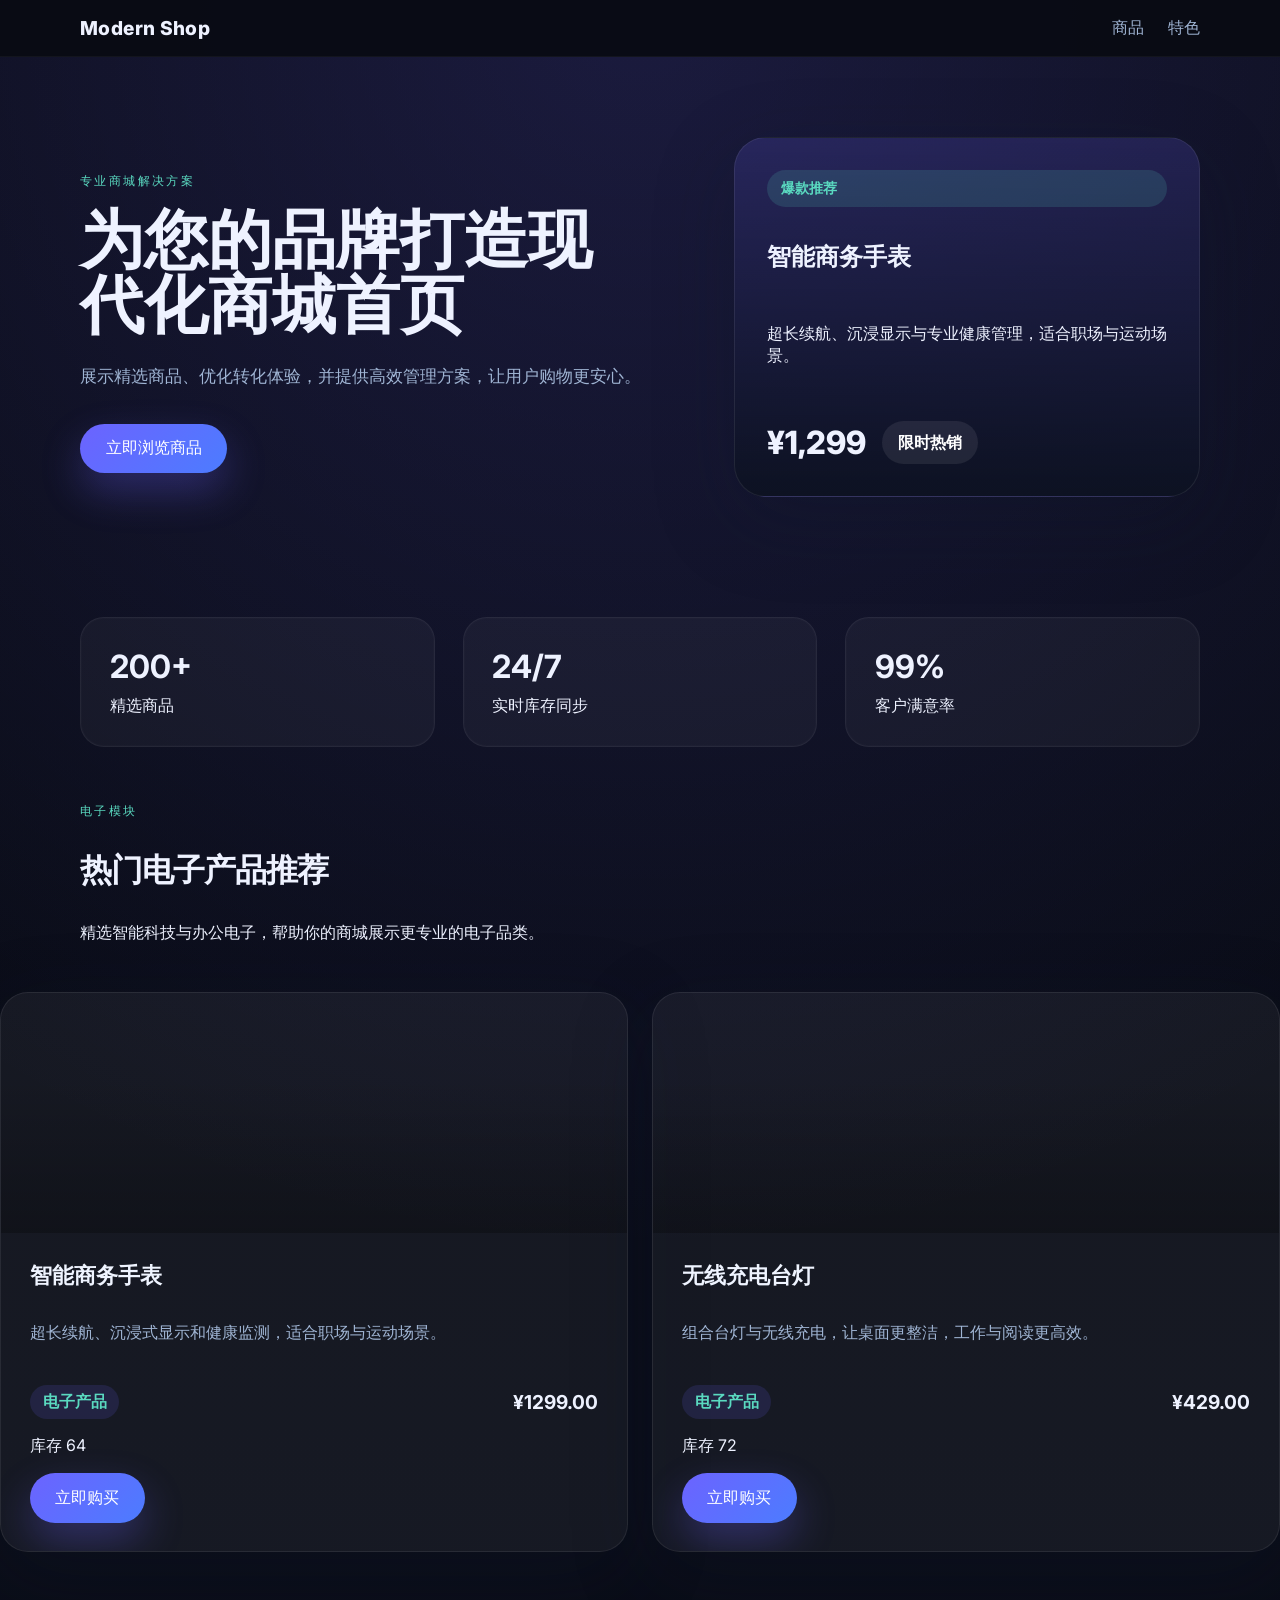
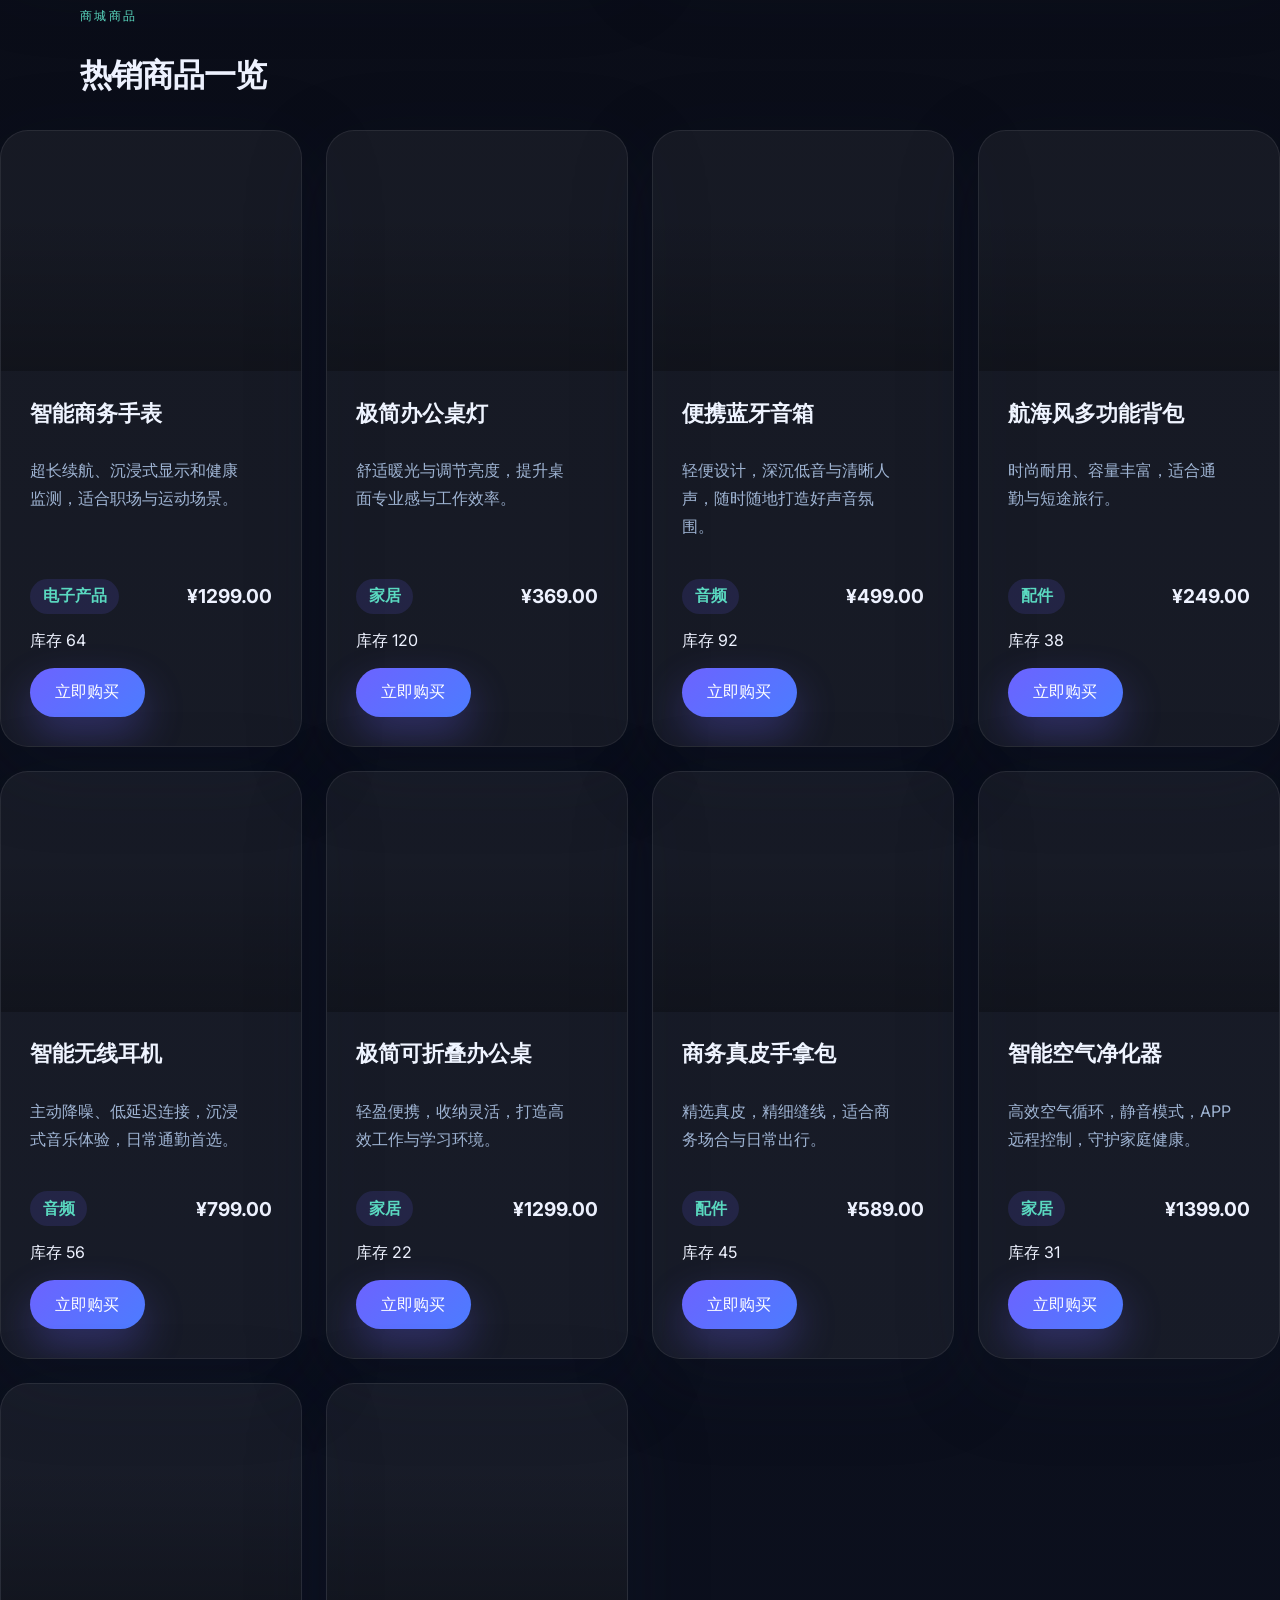
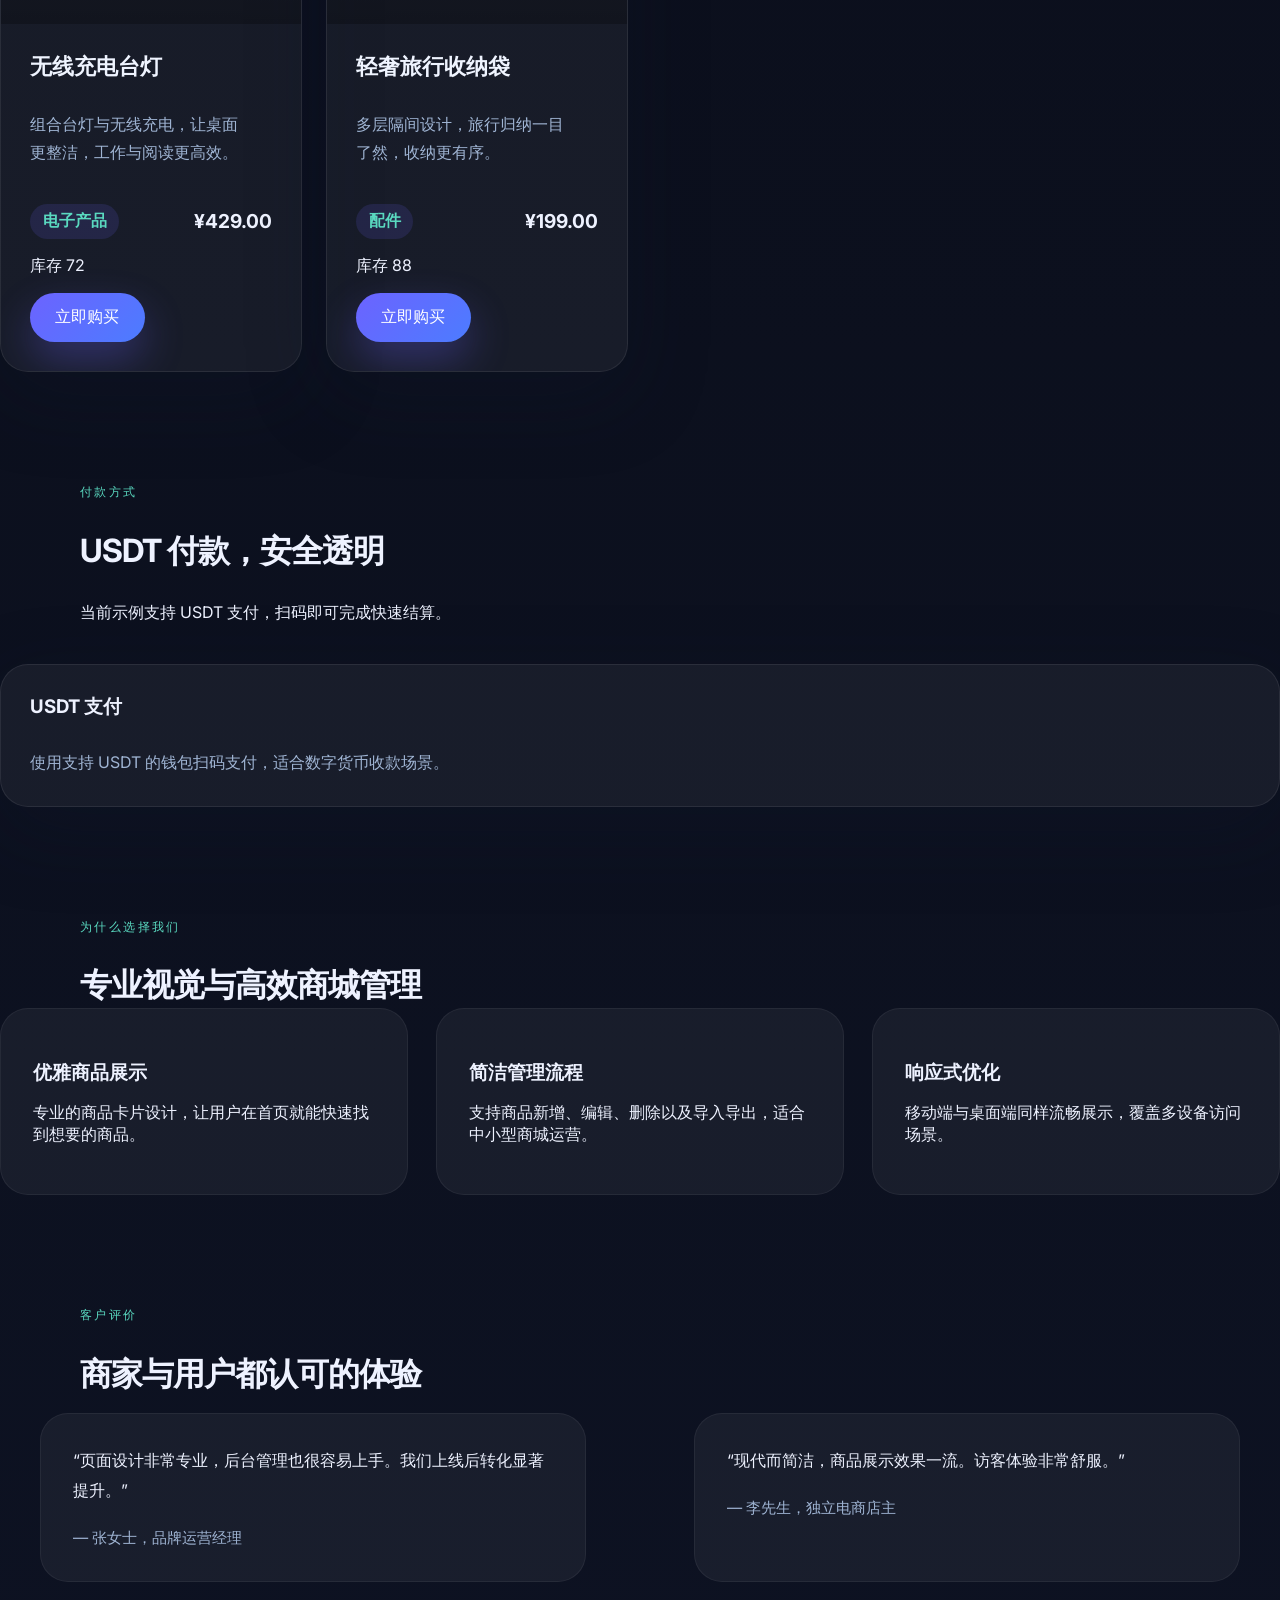
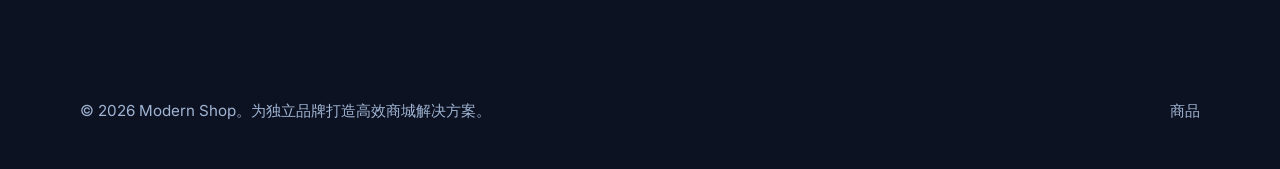
==== index.html @ 4d5a9886 "Initial commit from workspace" ====
<!doctype html>
<html lang="zh-CN">
<head>
  <meta charset="utf-8" />
  <meta name="viewport" content="width=device-width, initial-scale=1.0" />
  <title>Modern Shop | 专业商城首页</title>
  <meta name="description" content="现代化商城首页，专业商品展示与多种支付方式，适合独立品牌电商。" />
  <link rel="preconnect" href="https://fonts.googleapis.com" />
  <link rel="preconnect" href="https://fonts.gstatic.com" crossorigin />
  <link href="https://fonts.googleapis.com/css2?family=Inter:wght@400;500;600;700;800&display=swap" rel="stylesheet" />
  <link rel="stylesheet" href="styles.css" />
</head>
<body>
  <header class="site-header">
    <div class="container header-inner">
      <a class="brand" href="index.html">Modern Shop</a>
      <nav class="nav-links">
        <a href="#products">商品</a>
        <a href="#features">特色</a>
      </nav>
    </div>
  </header>

  <main>
    <section class="hero section-hero">
      <div class="container hero-grid">
        <div class="hero-copy">
          <p class="eyebrow">专业商城解决方案</p>
          <h1>为您的品牌打造现代化商城首页</h1>
          <p class="hero-text">展示精选商品、优化转化体验，并提供高效管理方案，让用户购物更安心。</p>
          <div class="hero-actions">
            <a class="button button-primary" href="#products">立即浏览商品</a>
          </div>
        </div>
        <div class="hero-visual">
          <div class="product-card-highlight">
            <span class="product-label">爆款推荐</span>
            <h2>智能商务手表</h2>
            <p>超长续航、沉浸显示与专业健康管理，适合职场与运动场景。</p>
            <div class="price-row">
              <span class="price">¥1,299</span>
              <span class="badge">限时热销</span>
            </div>
          </div>
        </div>
      </div>
    </section>

    <section class="section-stats">
      <div class="container stats-grid">
        <div class="stat-card">
          <strong>200+</strong>
          <span>精选商品</span>
        </div>
        <div class="stat-card">
          <strong>24/7</strong>
          <span>实时库存同步</span>
        </div>
        <div class="stat-card">
          <strong>99%</strong>
          <span>客户满意率</span>
        </div>
      </div>
    </section>

    <section id="electronics" class="section-electronics">
      <div class="container section-header">
        <span class="eyebrow">电子模块</span>
        <h2>热门电子产品推荐</h2>
        <p class="section-subtitle">精选智能科技与办公电子，帮助你的商城展示更专业的电子品类。</p>
      </div>
      <div class="product-grid" id="electronics-grid"></div>
    </section>

    <section id="products" class="section-products">
      <div class="container section-header">
        <span class="eyebrow">商城商品</span>
        <h2>热销商品一览</h2>
      </div>
      <div class="product-grid" id="product-grid"></div>
    </section>

    <section id="payment-methods" class="section-payments">
      <div class="container section-header">
        <span class="eyebrow">付款方式</span>
        <h2>USDT 付款，安全透明</h2>
        <p class="section-subtitle">当前示例支持 USDT 支付，扫码即可完成快速结算。</p>
      </div>
      <div class="payments-grid">
        <article class="payment-card">
          <h3>USDT 支付</h3>
          <p>使用支持 USDT 的钱包扫码支付，适合数字货币收款场景。</p>
        </article>
      </div>
    </section>

    <section id="features" class="section-features">
      <div class="container section-header">
        <span class="eyebrow">为什么选择我们</span>
        <h2>专业视觉与高效商城管理</h2>
      </div>
      <div class="features-grid">
        <article class="feature-card">
          <h3>优雅商品展示</h3>
          <p>专业的商品卡片设计，让用户在首页就能快速找到想要的商品。</p>
        </article>
        <article class="feature-card">
          <h3>简洁管理流程</h3>
          <p>支持商品新增、编辑、删除以及导入导出，适合中小型商城运营。</p>
        </article>
        <article class="feature-card">
          <h3>响应式优化</h3>
          <p>移动端与桌面端同样流畅展示，覆盖多设备访问场景。</p>
        </article>
      </div>
    </section>

    <section class="section-testimonials">
      <div class="container section-header">
        <span class="eyebrow">客户评价</span>
        <h2>商家与用户都认可的体验</h2>
      </div>
      <div class="testimonials-grid">
        <blockquote class="testimonial-card">
          <p>“页面设计非常专业，后台管理也很容易上手。我们上线后转化显著提升。”</p>
          <footer>— 张女士，品牌运营经理</footer>
        </blockquote>
        <blockquote class="testimonial-card">
          <p>“现代而简洁，商品展示效果一流。访客体验非常舒服。”</p>
          <footer>— 李先生，独立电商店主</footer>
        </blockquote>
      </div>
    </section>
  </main>

  <footer class="site-footer">
    <div class="container footer-inner">
      <p>© 2026 Modern Shop。为独立品牌打造高效商城解决方案。</p>
      <div class="footer-links">
        <a href="#products">商品</a>
      </div>
    </div>
  </footer>

  <script src="data.js"></script>
  <script src="scripts.js"></script>
</body>
</html>
---- styles.css ----
:root {
  --bg: #090b14;
  --bg-soft: #101426;
  --surface: #12182b;
  --surface-strong: #1f2a44;
  --text: #eef2ff;
  --muted: #9fb4d3;
  --primary: #6c63ff;
  --primary-soft: rgba(108, 99, 255, 0.15);
  --secondary: #5ad9c0;
  --shadow: 0 24px 80px rgba(15, 23, 42, 0.25);
  font-family: 'Inter', system-ui, -apple-system, BlinkMacSystemFont, 'Segoe UI', sans-serif;
}

* {
  box-sizing: border-box;
}

html {
  scroll-behavior: smooth;
}

body {
  margin: 0;
  min-height: 100vh;
  color: var(--text);
  background: radial-gradient(circle at top, rgba(108, 99, 255, 0.18), transparent 25%),
              linear-gradient(180deg, #090b14 0%, #0d1222 100%);
}

img {
  max-width: 100%;
  display: block;
}

button,
input,
textarea,
select {
  font: inherit;
}

.container {
  width: min(1120px, calc(100% - 2rem));
  margin: 0 auto;
}

.site-header {
  position: sticky;
  top: 0;
  z-index: 20;
  background: rgba(9, 11, 20, 0.94);
  border-bottom: 1px solid rgba(255, 255, 255, 0.04);
}

.header-inner {
  display: flex;
  align-items: center;
  justify-content: space-between;
  gap: 1rem;
  padding: 1rem 0;
}

.brand {
  font-size: 1.2rem;
  font-weight: 800;
  letter-spacing: 0.02em;
  color: var(--text);
  text-decoration: none;
}

.nav-links {
  display: flex;
  align-items: center;
  gap: 1.5rem;
}

.nav-links a,
.footer-links a {
  color: var(--muted);
  text-decoration: none;
  transition: color 0.2s ease;
}

.nav-links a:hover,
.footer-links a:hover {
  color: var(--text);
}

.button {
  display: inline-flex;
  align-items: center;
  justify-content: center;
  border: none;
  border-radius: 999px;
  padding: 0.85rem 1.6rem;
  cursor: pointer;
  text-decoration: none;
  transition: transform 0.2s ease, box-shadow 0.2s ease, background 0.2s ease;
}

.button:hover {
  transform: translateY(-1px);
}

.button-primary {
  color: #fff;
  background: linear-gradient(135deg, var(--primary), #4c7cff);
  box-shadow: 0 18px 40px rgba(108, 99, 255, 0.3);
}

.button-secondary {
  color: var(--text);
  background: rgba(255, 255, 255, 0.06);
  border: 1px solid rgba(255, 255, 255, 0.08);
}

.section-hero {
  padding: 5rem 0 4rem;
}

.hero-grid {
  display: grid;
  grid-template-columns: 1.3fr 1fr;
  align-items: center;
  gap: 3rem;
}

.hero-copy {
  max-width: 620px;
}

.eyebrow {
  display: inline-flex;
  align-items: center;
  gap: 0.5rem;
  text-transform: uppercase;
  letter-spacing: 0.2em;
  font-size: 0.75rem;
  color: var(--secondary);
  margin-bottom: 1rem;
}

.hero-copy h1,
.section-header h2,
.admin-panel h2,
.admin-form-card h3,
.admin-table-card h3 {
  margin: 0;
}

.hero-copy h1 {
  font-size: clamp(2.75rem, 5vw, 4.5rem);
  line-height: 1.02;
  max-width: 13ch;
}

.hero-text {
  margin: 1.5rem 0 2rem;
  color: var(--muted);
  font-size: 1.05rem;
  line-height: 1.85;
  max-width: 40rem;
}

.hero-actions {
  display: flex;
  flex-wrap: wrap;
  gap: 1rem;
}

.hero-visual {
  align-self: stretch;
}

.product-card-highlight {
  min-height: 360px;
  border-radius: 32px;
  padding: 2rem;
  background: linear-gradient(180deg, rgba(108, 99, 255, 0.18), rgba(13, 18, 34, 0.95));
  border: 1px solid rgba(255, 255, 255, 0.08);
  box-shadow: var(--shadow);
  display: flex;
  flex-direction: column;
  justify-content: space-between;
}

.product-label {
  display: inline-flex;
  padding: 0.55rem 0.9rem;
  border-radius: 999px;
  background: rgba(90, 217, 192, 0.15);
  color: var(--secondary);
  font-size: 0.9rem;
  font-weight: 700;
}

.price-row {
  display: flex;
  align-items: center;
  gap: 1rem;
  margin-top: 1.5rem;
}

.price {
  font-size: 2rem;
  font-weight: 800;
}

.badge {
  padding: 0.65rem 1rem;
  border-radius: 999px;
  background: rgba(255, 255, 255, 0.08);
  color: #ffffff;
  font-weight: 600;
}

.section-stats,
.section-products,
.section-features,
.section-testimonials,
.admin-panel {
  padding: 3.5rem 0;
}

.stats-grid,
.features-grid,
.testimonials-grid,
.admin-grid {
  display: grid;
  gap: 1.75rem;
}

.stats-grid {
  grid-template-columns: repeat(3, minmax(0, 1fr));
}

.stat-card {
  padding: 1.8rem;
  border-radius: 24px;
  background: rgba(255, 255, 255, 0.04);
  border: 1px solid rgba(255, 255, 255, 0.06);
  box-shadow: inset 0 0 0 1px rgba(255, 255, 255, 0.01);
}

.stat-card strong {
  display: block;
  font-size: 2rem;
  margin-bottom: 0.6rem;
}

.section-header {
  display: grid;
  gap: 0.8rem;
}

.section-header h2 {
  font-size: clamp(2rem, 2.5vw, 2.8rem);
  letter-spacing: -0.03em;
}

.product-grid {
  display: grid;
  grid-template-columns: repeat(auto-fit, minmax(260px, 1fr));
  gap: 1.5rem;
  margin-top: 2rem;
}

.product-card {
  display: flex;
  flex-direction: column;
  overflow: hidden;
  border-radius: 28px;
  background: rgba(255, 255, 255, 0.05);
  border: 1px solid rgba(255, 255, 255, 0.08);
  box-shadow: var(--shadow);
  transition: transform 0.25s ease, box-shadow 0.25s ease;
}

.product-card:hover {
  transform: translateY(-6px);
  box-shadow: 0 28px 70px rgba(15, 23, 42, 0.25);
}

.product-card-link {
  display: flex;
  flex-direction: column;
  height: 100%;
  color: inherit;
  text-decoration: none;
}

.product-card-image {
  min-height: 240px;
  background-size: cover;
  background-position: center;
  background-repeat: no-repeat;
  position: relative;
}

.product-card-image::after {
  content: '';
  position: absolute;
  inset: 0;
  background: linear-gradient(180deg, rgba(0, 0, 0, 0) 35%, rgba(0, 0, 0, 0.26) 100%);
}

.product-card-body {
  padding: 1.8rem;
  display: flex;
  flex-direction: column;
  gap: 1rem;
  flex: 1;
}

.product-card h3 {
  margin: 0;
  font-size: 1.35rem;
  line-height: 1.25;
  color: #eff4ff;
}

.product-card p {
  margin: 0;
  color: #c8d3e8;
  line-height: 1.85;
  flex: 1;
}

.product-card-footer {
  margin-top: auto;
}

.product-tag {
  background: rgba(108, 99, 255, 0.14);
  padding: 0.4rem 0.8rem;
  border-radius: 999px;
  color: var(--secondary);
  font-weight: 700;
}

.price-tag {
  font-weight: 700;
  font-size: 1.25rem;
}

.section-payments {
  padding: 3.5rem 0;
}

.payments-grid {
  display: grid;
  grid-template-columns: repeat(auto-fit, minmax(220px, 1fr));
  gap: 1.5rem;
  margin-top: 1.5rem;
}

.payment-card {
  padding: 1.8rem;
  border-radius: 28px;
  background: rgba(255, 255, 255, 0.05);
  border: 1px solid rgba(255, 255, 255, 0.08);
  box-shadow: var(--shadow);
    display: flex;
    flex-direction: column;
    gap: 1rem;
  }

  .payment-card.payment-active {
    background: rgba(108, 99, 255, 0.14);
    border-color: rgba(108, 99, 255, 0.25);
  }

  .payment-card h3 {
    margin: 0 0 0.75rem;
  }

  .payment-card p {
    margin: 0;
    color: var(--muted);
    line-height: 1.8;
  }

  .payment-summary {
    margin: 3rem auto 0;
    max-width: 720px;
  }

  .payment-summary-card {
    padding: 2rem;
    border-radius: 28px;
    background: rgba(255, 255, 255, 0.05);
    border: 1px solid rgba(255, 255, 255, 0.08);
    box-shadow: var(--shadow);
  }

  .screenshot-upload-card {
    padding: 1.8rem;
    border-radius: 28px;
    background: rgba(255, 255, 255, 0.05);
    border: 1px solid rgba(255, 255, 255, 0.08);
    box-shadow: var(--shadow);
    margin-top: 2rem;
    display: grid;
    gap: 1rem;
  }

  .screenshot-upload-card h3 {
    margin: 0;
  }

  .screenshot-upload-card p {
    margin: 0;
    color: var(--muted);
    line-height: 1.8;
  }

  .payment-summary-card img,
  .image-preview img {
    width: 100%;
    border-radius: 18px;
    object-fit: cover;
    display: block;
    max-height: 320px;
  }

  .button-disabled {
    opacity: 0.55;
    cursor: not-allowed;
  }

  .payment-summary-card h2 {
    margin-top: 0;
  }

  .payment-note {
    margin-top: 1.5rem;
    color: var(--muted);
  }

  .payment-actions {
    display: flex;
    flex-wrap: wrap;
    gap: 1rem;
    margin-top: 1.5rem;
  }

  .confirm-actions {
    display: flex;
    flex-wrap: wrap;
    gap: 1rem;
    margin-top: 2rem;
  }

  .success-note {
    margin: 1.5rem 0 0;
    color: var(--muted);
    line-height: 1.8;
  }
}

.product-card-body {
  padding: 1.8rem;
  display: flex;
  flex-direction: column;
  gap: 1rem;
  height: 100%;
}

.product-card-footer {
  margin-top: auto;
}

.payment-qr-area {
  margin: 2rem auto 0;
  max-width: 720px;
}

.payment-qr-card {
  display: flex;
  flex-direction: column;
  align-items: center;
  text-align: center;
  gap: 1rem;
  padding: 1.75rem;
  border-radius: 28px;
  background: rgba(255, 255, 255, 0.05);
  border: 1px solid rgba(255, 255, 255, 0.08);
  box-shadow: var(--shadow);
}

.payment-qr-image {
  width: min(320px, 100%);
  border-radius: 18px;
  border: 1px solid rgba(255, 255, 255, 0.1);
}

.payment-qr-note {
  margin: 0;
  color: var(--muted);
  line-height: 1.8;
}

.product-card h3 {
  margin: 0 0 0.85rem;
}

.product-card p {
  margin: 0 1.2rem 1.4rem 0;
  color: var(--muted);
  line-height: 1.75;
}

.product-meta {
  display: flex;
  justify-content: space-between;
  align-items: center;
  gap: 1rem;
  flex-wrap: wrap;
}

.product-tag {
  color: var(--secondary);
  font-weight: 600;
}

.price-tag {
  font-weight: 700;
  font-size: 1.2rem;
}

.section-features .features-grid {
  grid-template-columns: repeat(auto-fit, minmax(240px, 1fr));
}

.feature-card,
.testimonial-card,
.admin-form-card,
.admin-table-card {
  border-radius: 28px;
  padding: 2rem;
  background: rgba(255, 255, 255, 0.05);
  border: 1px solid rgba(255, 255, 255, 0.06);
}

.feature-card h3,
.admin-form-card h3,
.admin-table-card h3 {
  margin-bottom: 1rem;
}

.testimonials-grid {
  grid-template-columns: repeat(auto-fit, minmax(280px, 1fr));
}

.testimonial-card {
  display: flex;
  flex-direction: column;
  gap: 1.4rem;
}

.testimonial-card p {
  margin: 0;
  color: var(--text);
  line-height: 1.85;
}

.testimonial-card footer {
  color: var(--muted);
  font-size: 0.95rem;
}

.site-footer {
  padding: 2rem 0;
}

.footer-inner {
  display: flex;
  align-items: center;
  justify-content: space-between;
  gap: 1rem;
  font-size: 0.95rem;
  color: var(--muted);
}

.footer-links {
  display: flex;
  gap: 1rem;
}

.admin-header {
  background: rgba(7, 10, 18, 0.96);
}

.admin-panel {
  padding-top: 4rem;
}

.admin-actions {
  display: flex;
  flex-wrap: wrap;
  gap: 1rem;
  justify-content: space-between;
  align-items: flex-end;
  margin-bottom: 1.8rem;
}

.admin-search label {
  display: block;
  color: var(--muted);
  font-size: 0.92rem;
  margin-bottom: 0.65rem;
}

.admin-search input,
input,
textarea {
  width: 100%;
  min-width: 0;
  padding: 0.95rem 1rem;
  border-radius: 16px;
  background: rgba(255, 255, 255, 0.05);
  border: 1px solid rgba(255, 255, 255, 0.08);
  color: var(--text);
}

input::placeholder,
textarea::placeholder {
  color: rgba(255, 255, 255, 0.45);
}

.admin-export {
  display: flex;
  align-items: center;
  gap: 0.8rem;
  flex-wrap: wrap;
}

.file-input-label {
  position: relative;
  overflow: hidden;
}

.file-input-label input[type="file"] {
  position: absolute;
  inset: 0;
  opacity: 0;
  cursor: pointer;
}

.image-preview {
  margin-top: 0.8rem;
  border-radius: 18px;
  overflow: hidden;
  background: rgba(255, 255, 255, 0.04);
  border: 1px solid rgba(255, 255, 255, 0.08);
}

.image-preview img {
  width: 100%;
  display: block;
  object-fit: cover;
  max-height: 260px;
}

.admin-grid {
  grid-template-columns: 1.1fr 1.4fr;
}

.admin-table-card {
  overflow: hidden;
}

.table-wrapper {
  overflow-x: auto;
}

table {
  width: 100%;
  border-collapse: collapse;
  min-width: 600px;
}

thead {
  background: rgba(255, 255, 255, 0.04);
}

th,
td {
  padding: 1rem 1rem;
  text-align: left;
  border-bottom: 1px solid rgba(255, 255, 255, 0.06);
}

th {
  color: var(--muted);
  font-weight: 600;
}

tbody tr:hover {
  background: rgba(255, 255, 255, 0.03);
}

.table-action {
  display: inline-flex;
  gap: 0.55rem;
}

.table-action button {
  padding: 0.55rem 0.9rem;
  border-radius: 999px;
  min-width: 74px;
}

.form-actions {
  display: flex;
  flex-wrap: wrap;
  gap: 1rem;
  margin-top: 1rem;
}

@media (max-width: 960px) {
  .hero-grid,
  .admin-grid {
    grid-template-columns: 1fr;
  }

  .nav-links {
    display: none;
  }
}

@media (max-width: 720px) {
  .container {
    width: calc(100% - 1.5rem);
  }

  .hero-actions,
  .admin-actions {
    flex-direction: column;
    align-items: stretch;
  }

  .stats-grid,
  .features-grid,
  .testimonials-grid {
    grid-template-columns: 1fr;
  }
}
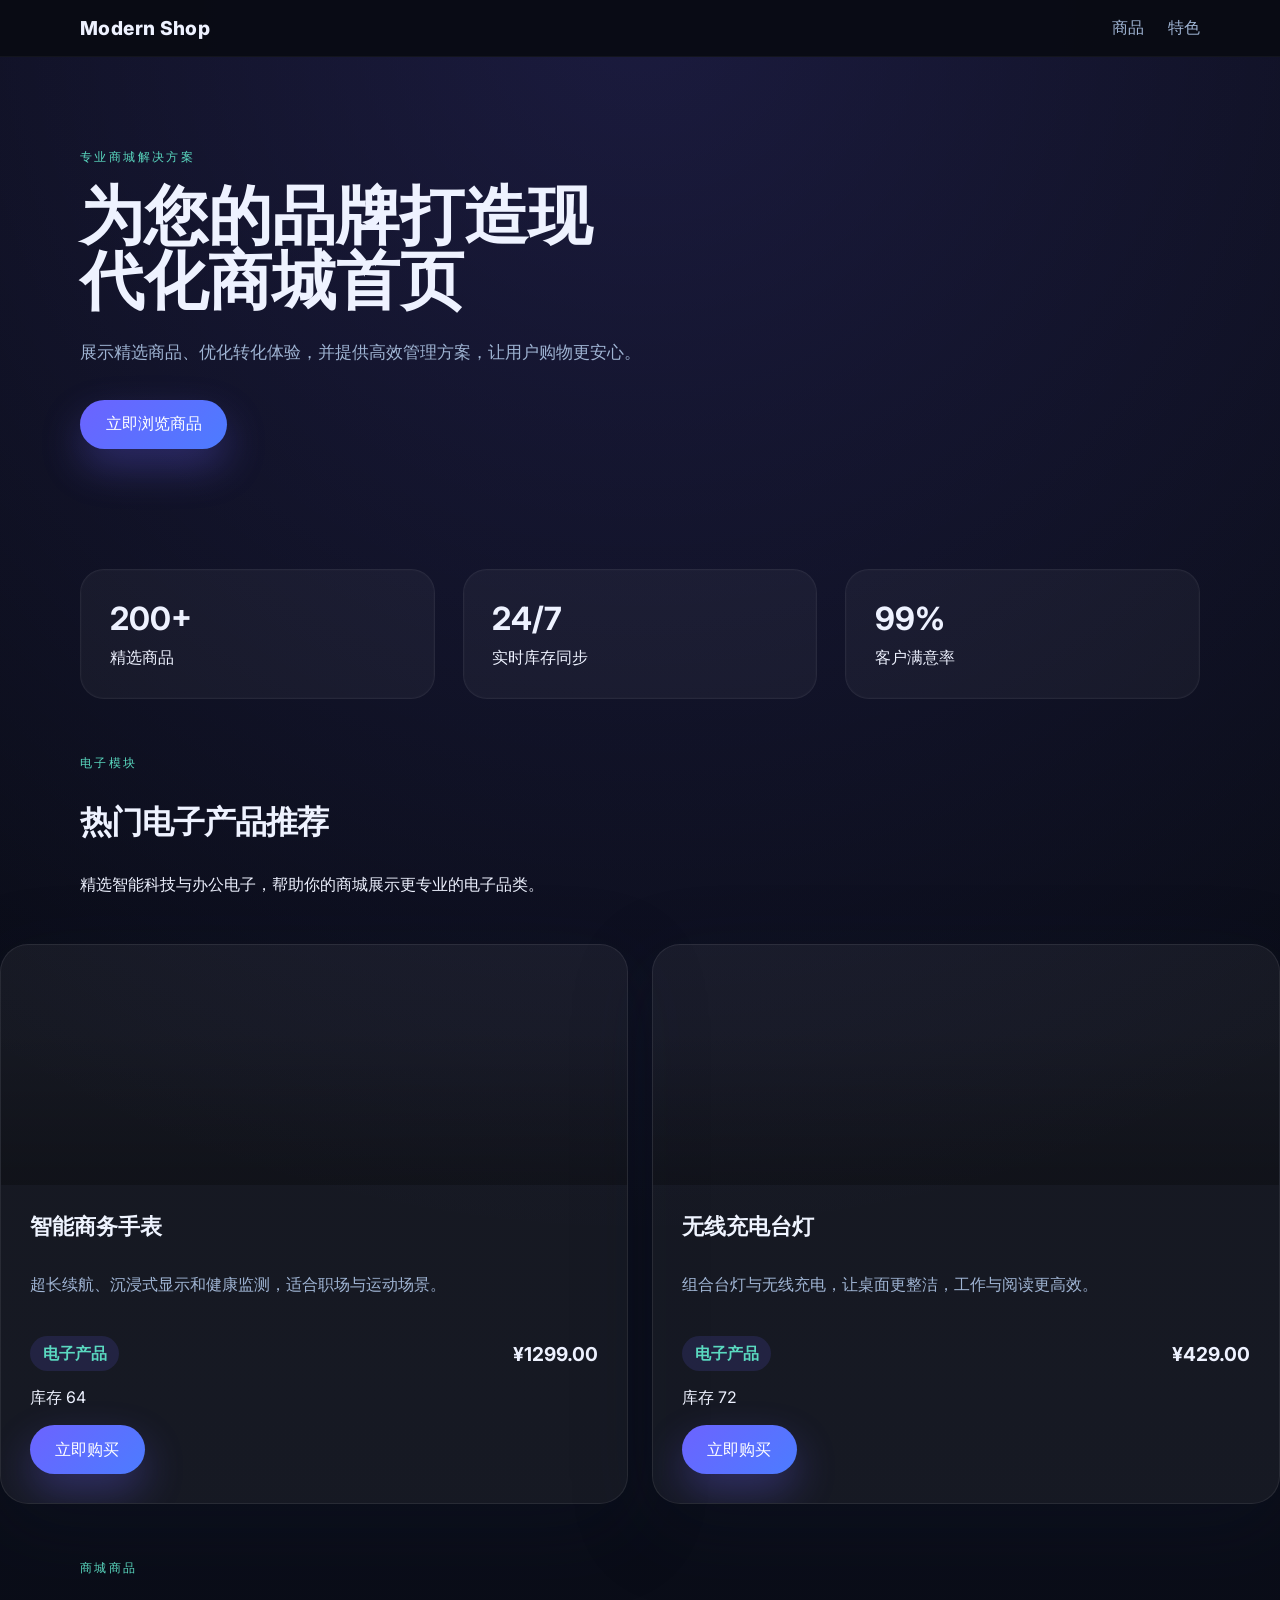
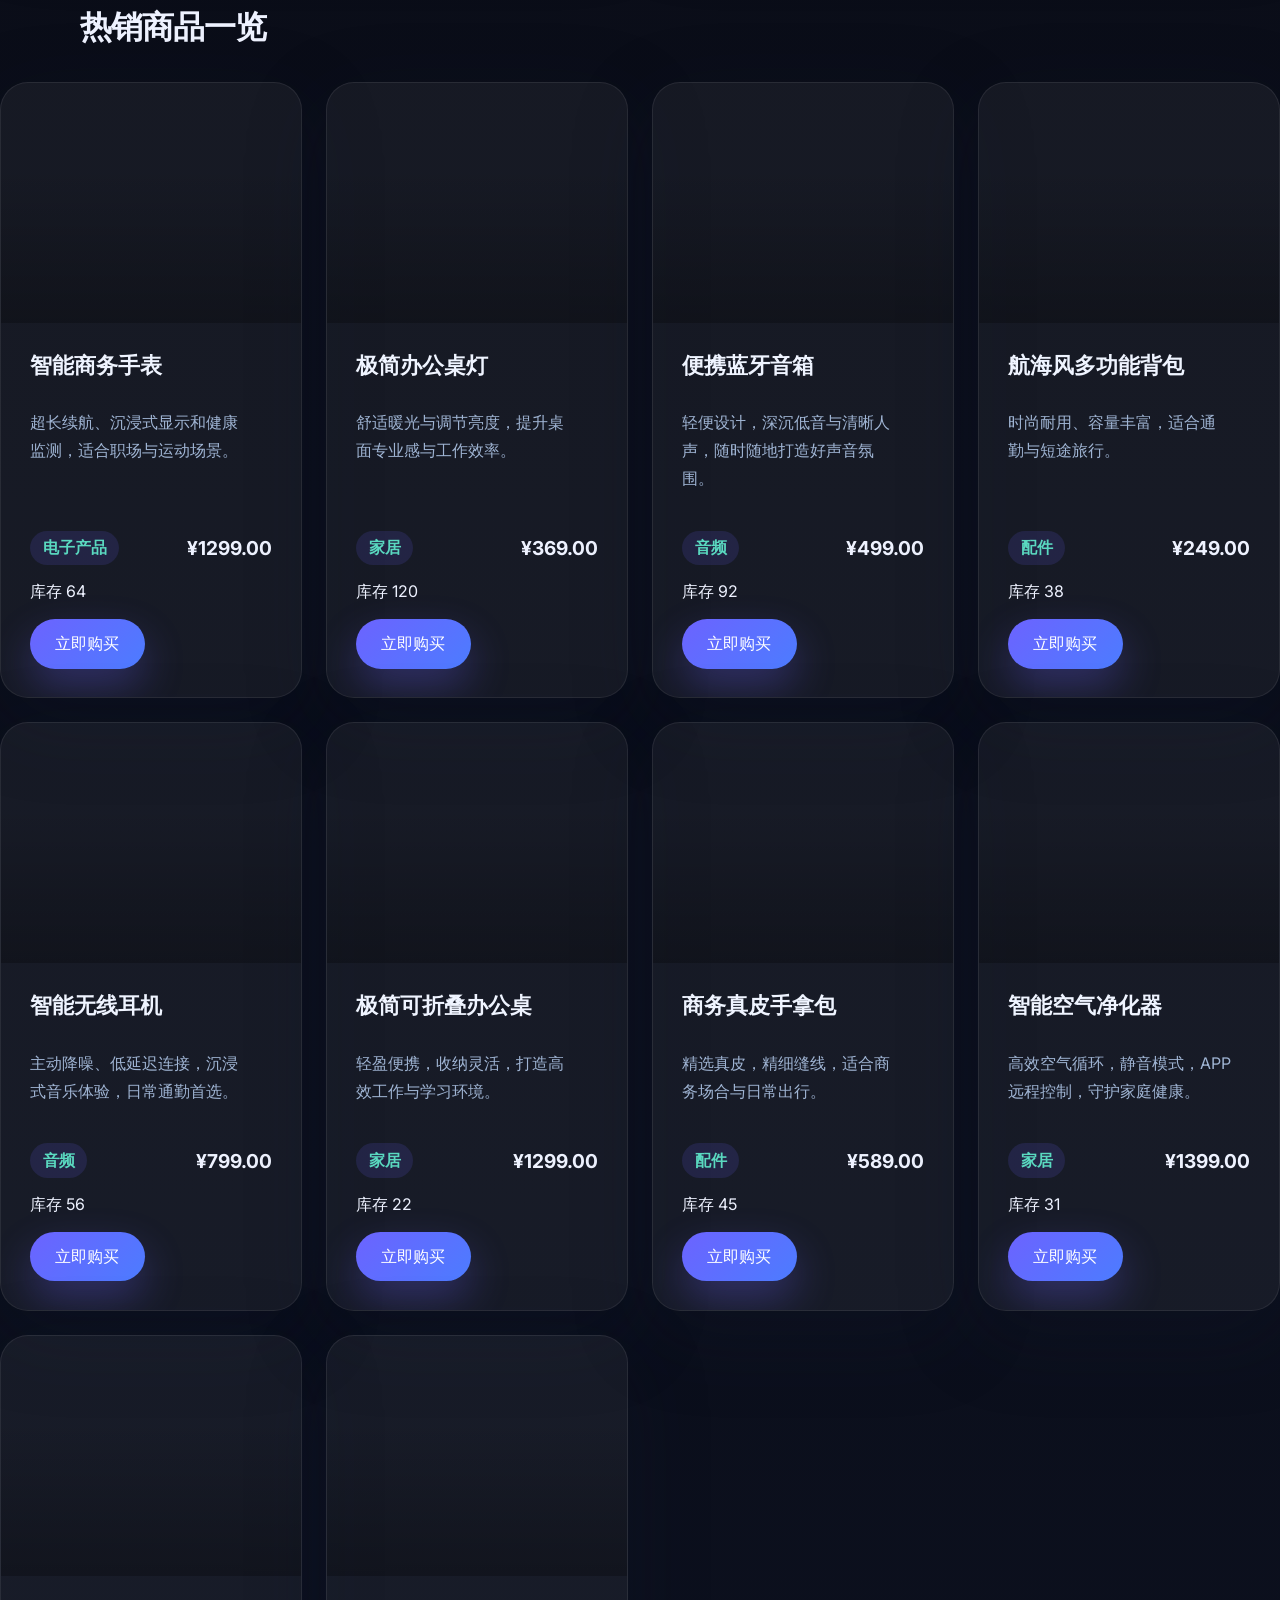
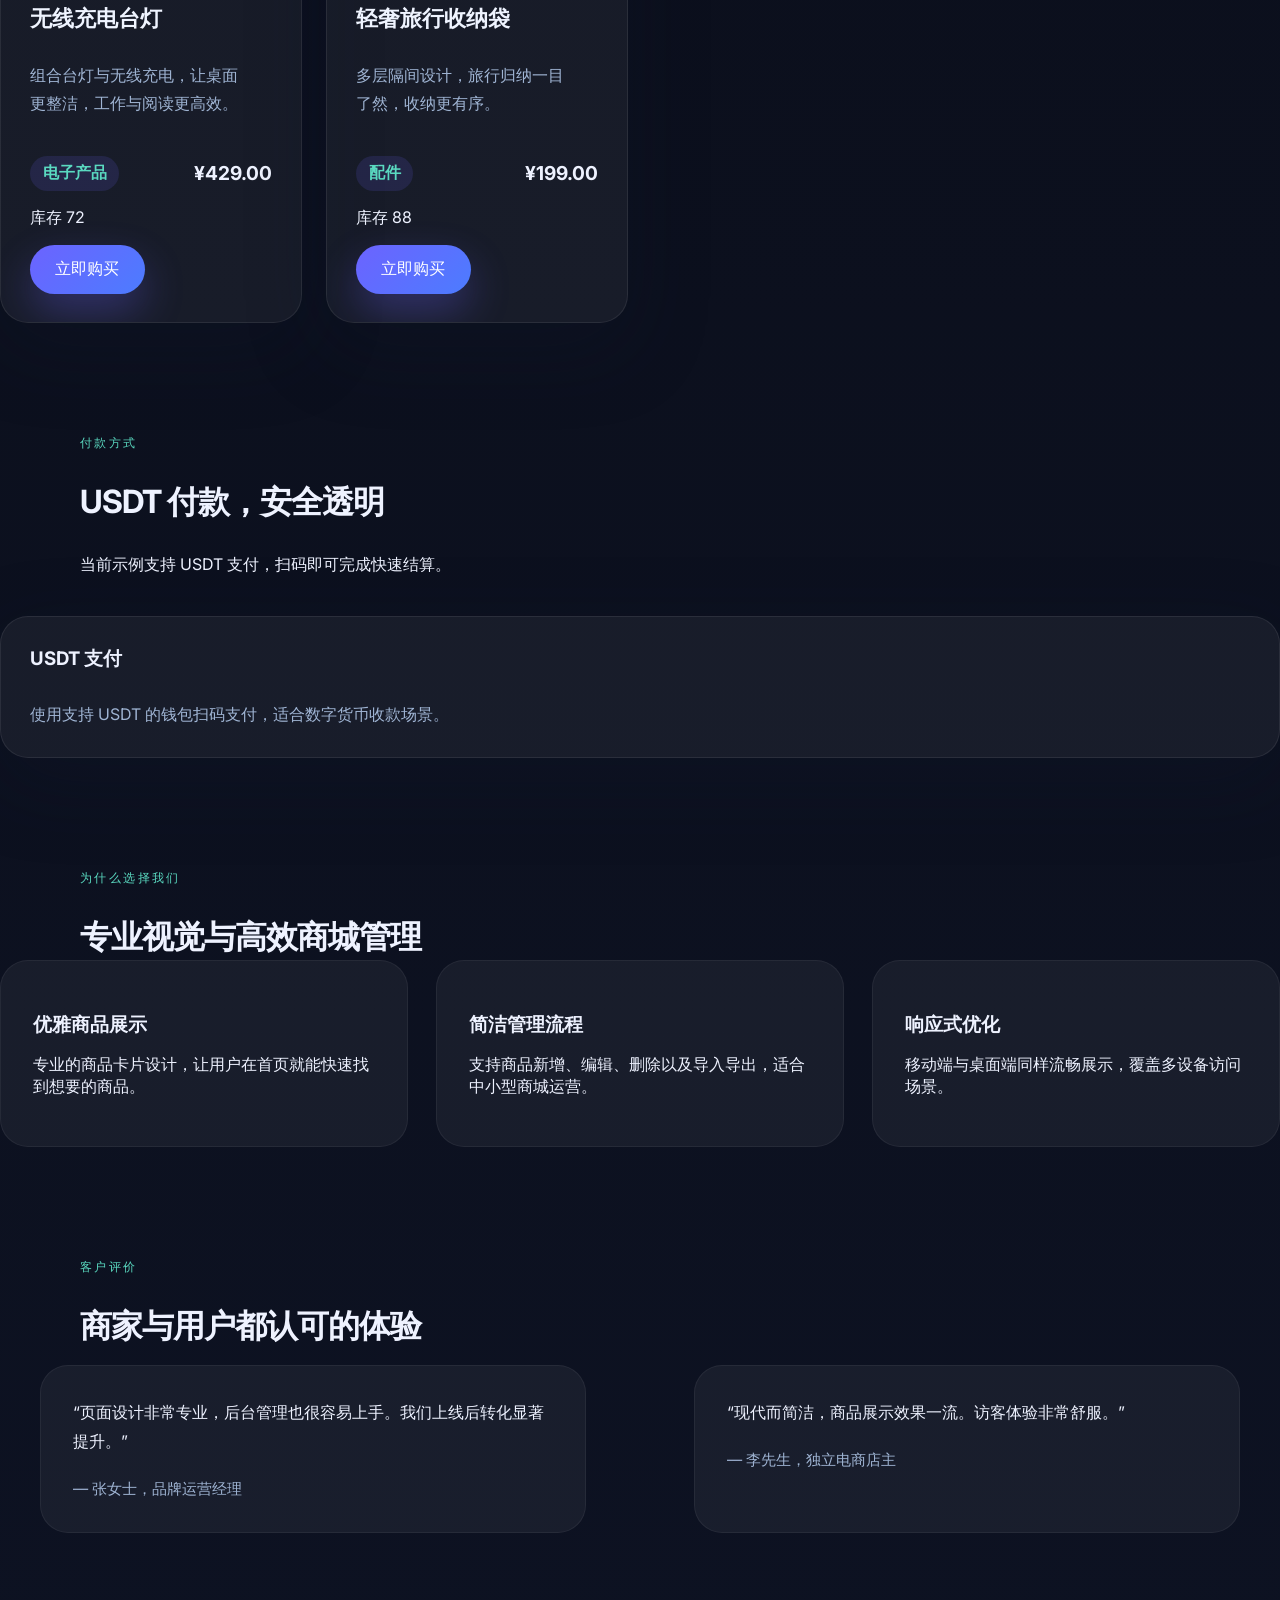
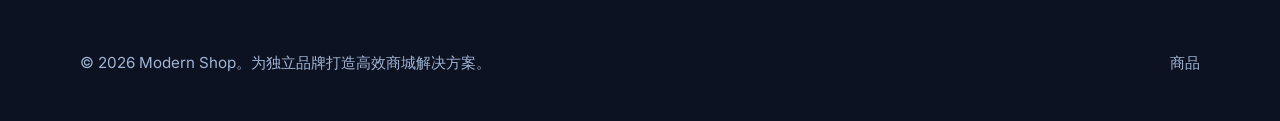
==== commit 1d1b5476: "chore: remove featured highlight ('爆款推荐') from homepage" ====
--- a/index.html
+++ b/index.html
@@ -32,17 +32,7 @@
             <a class="button button-primary" href="#products">立即浏览商品</a>
           </div>
         </div>
-        <div class="hero-visual">
-          <div class="product-card-highlight">
-            <span class="product-label">爆款推荐</span>
-            <h2>智能商务手表</h2>
-            <p>超长续航、沉浸显示与专业健康管理，适合职场与运动场景。</p>
-            <div class="price-row">
-              <span class="price">¥1,299</span>
-              <span class="badge">限时热销</span>
-            </div>
-          </div>
-        </div>
+        <!-- 爆款推荐模块已移除 -->
       </div>
     </section>
 
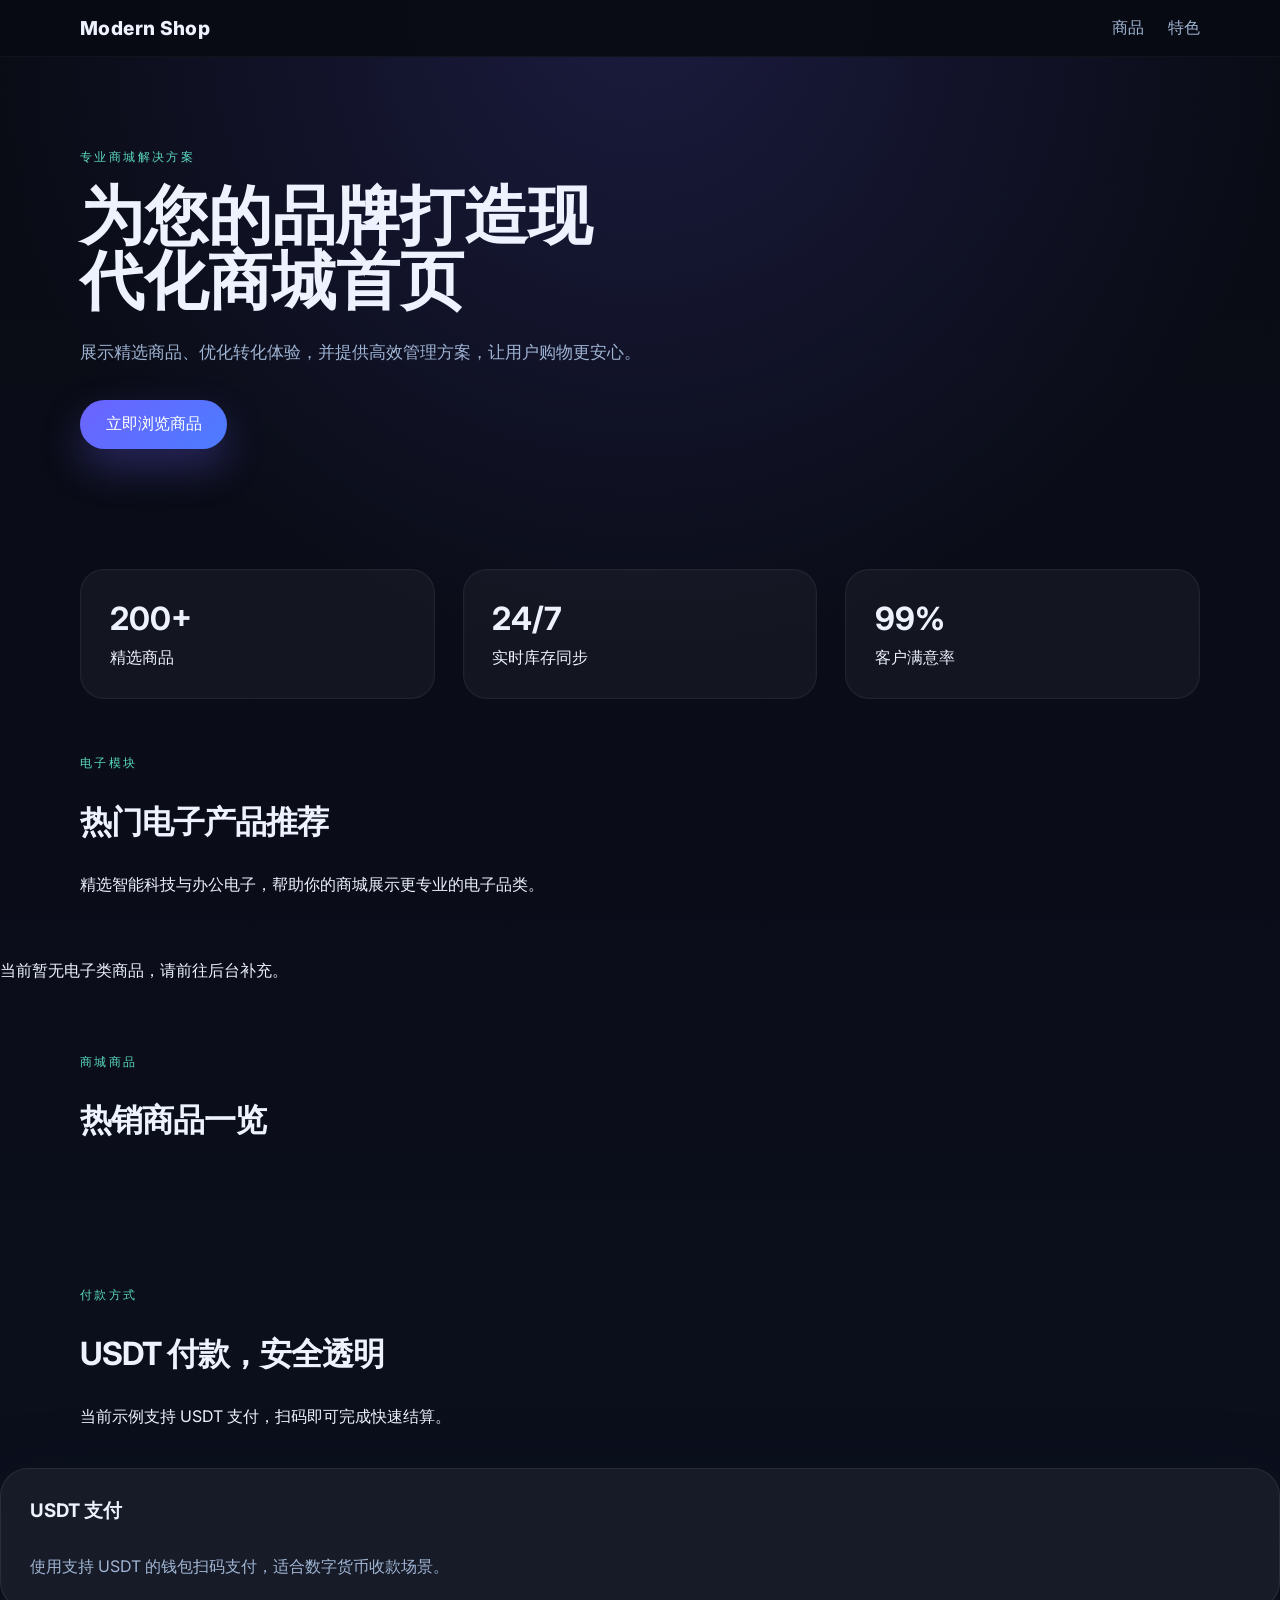
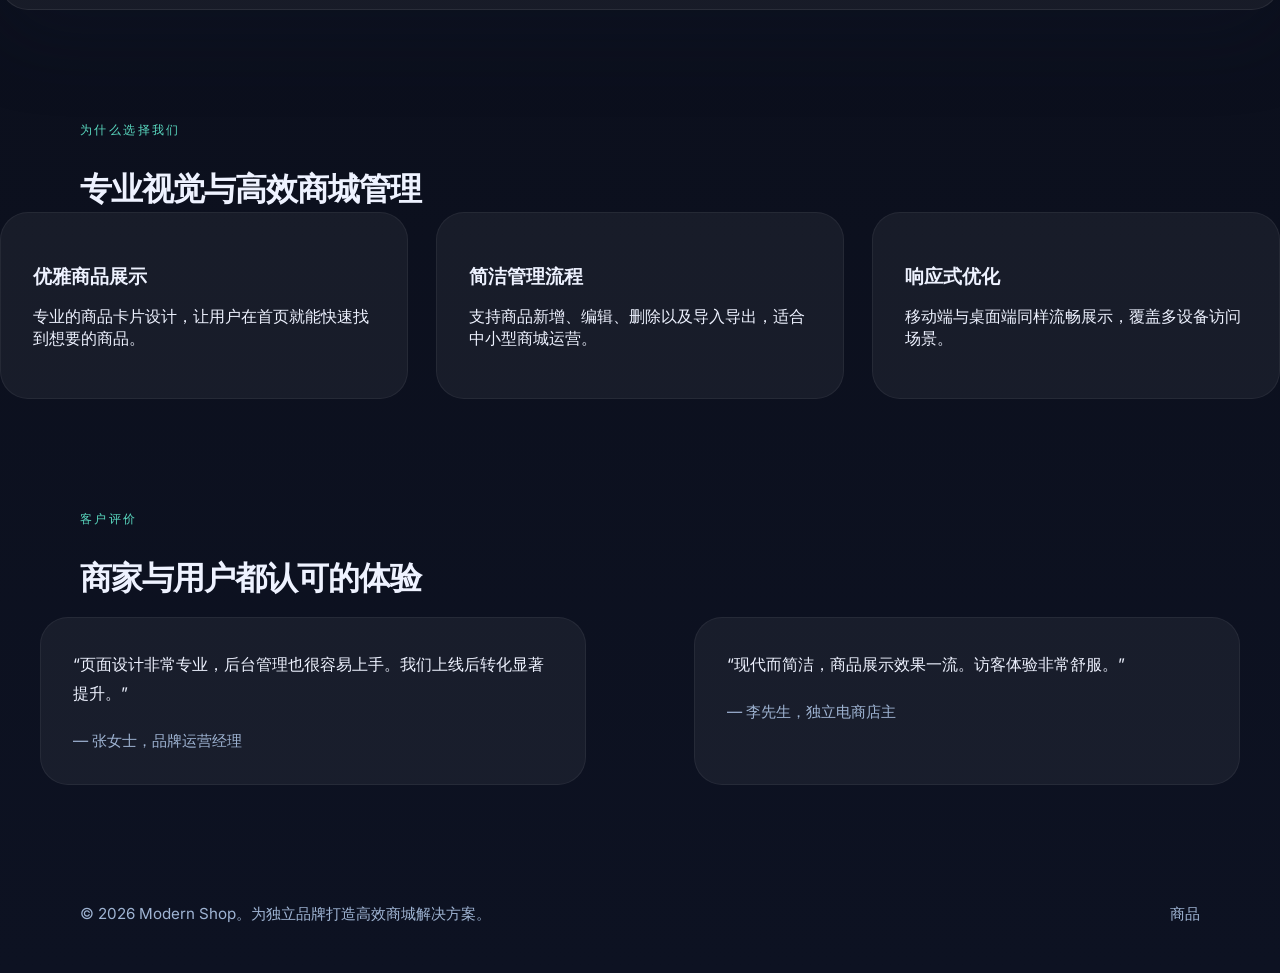
==== commit 172ced14: "fix: unified product data and localStorage version" ====
--- a/index.html
+++ b/index.html
@@ -133,6 +133,7 @@
   </footer>
 
   <script src="data.js"></script>
+  <script src="product-data.js"></script>
   <script src="scripts.js"></script>
 </body>
 </html>
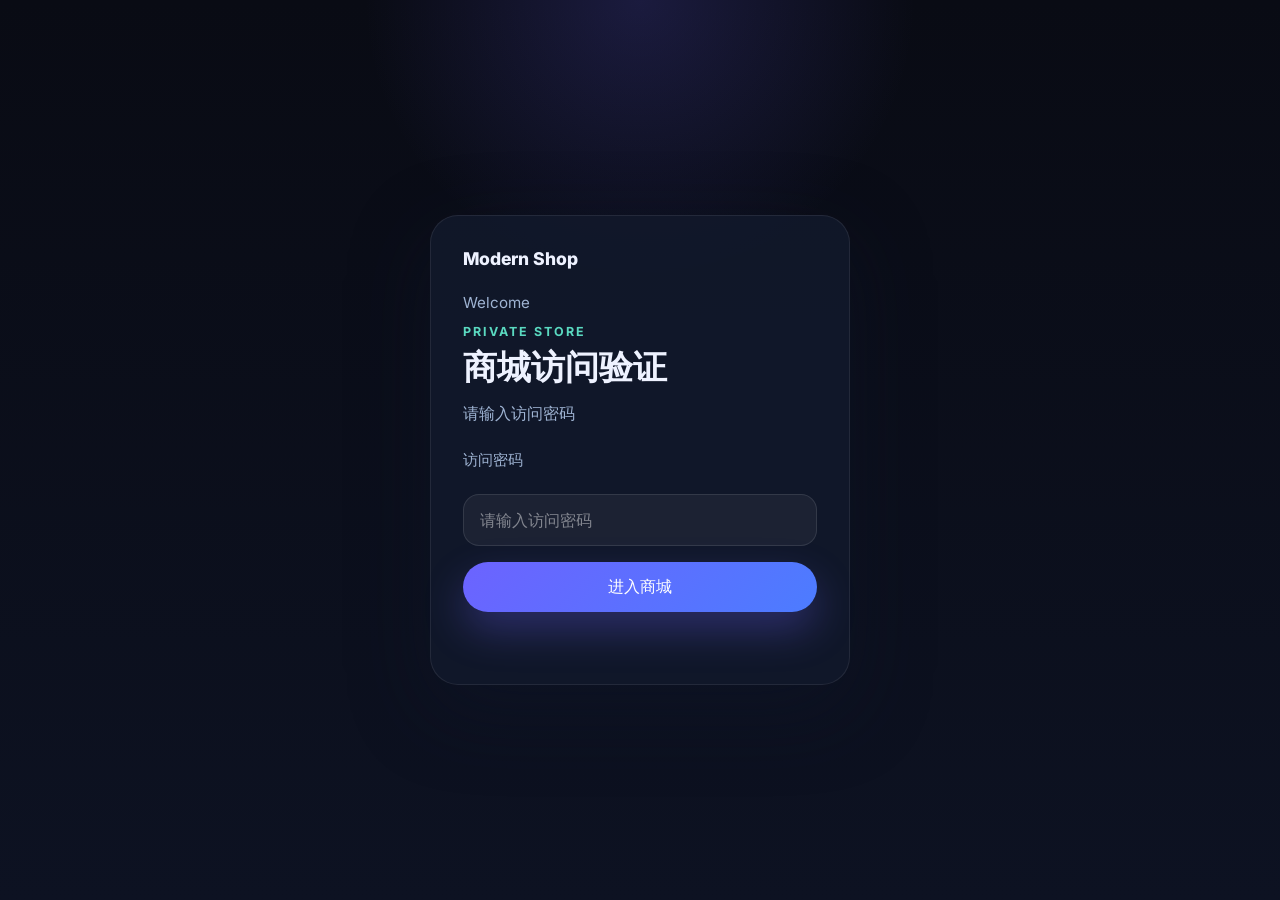
==== commit a265afd6: "update product data and fix mobile product display" ====
--- a/index.html
+++ b/index.html
@@ -9,6 +9,7 @@
   <link rel="preconnect" href="https://fonts.gstatic.com" crossorigin />
   <link href="https://fonts.googleapis.com/css2?family=Inter:wght@400;500;600;700;800&display=swap" rel="stylesheet" />
   <link rel="stylesheet" href="styles.css" />
+  <script src="auth.js?v=20260812"></script>
 </head>
 <body>
   <header class="site-header">
@@ -132,8 +133,8 @@
     </div>
   </footer>
 
-  <script src="data.js"></script>
-  <script src="product-data.js"></script>
-  <script src="scripts.js"></script>
+  <script src="data.js?v=20260812"></script>
+  <script src="product-data.js?v=20260812"></script>
+  <script src="scripts.js?v=20260812"></script>
 </body>
 </html>
